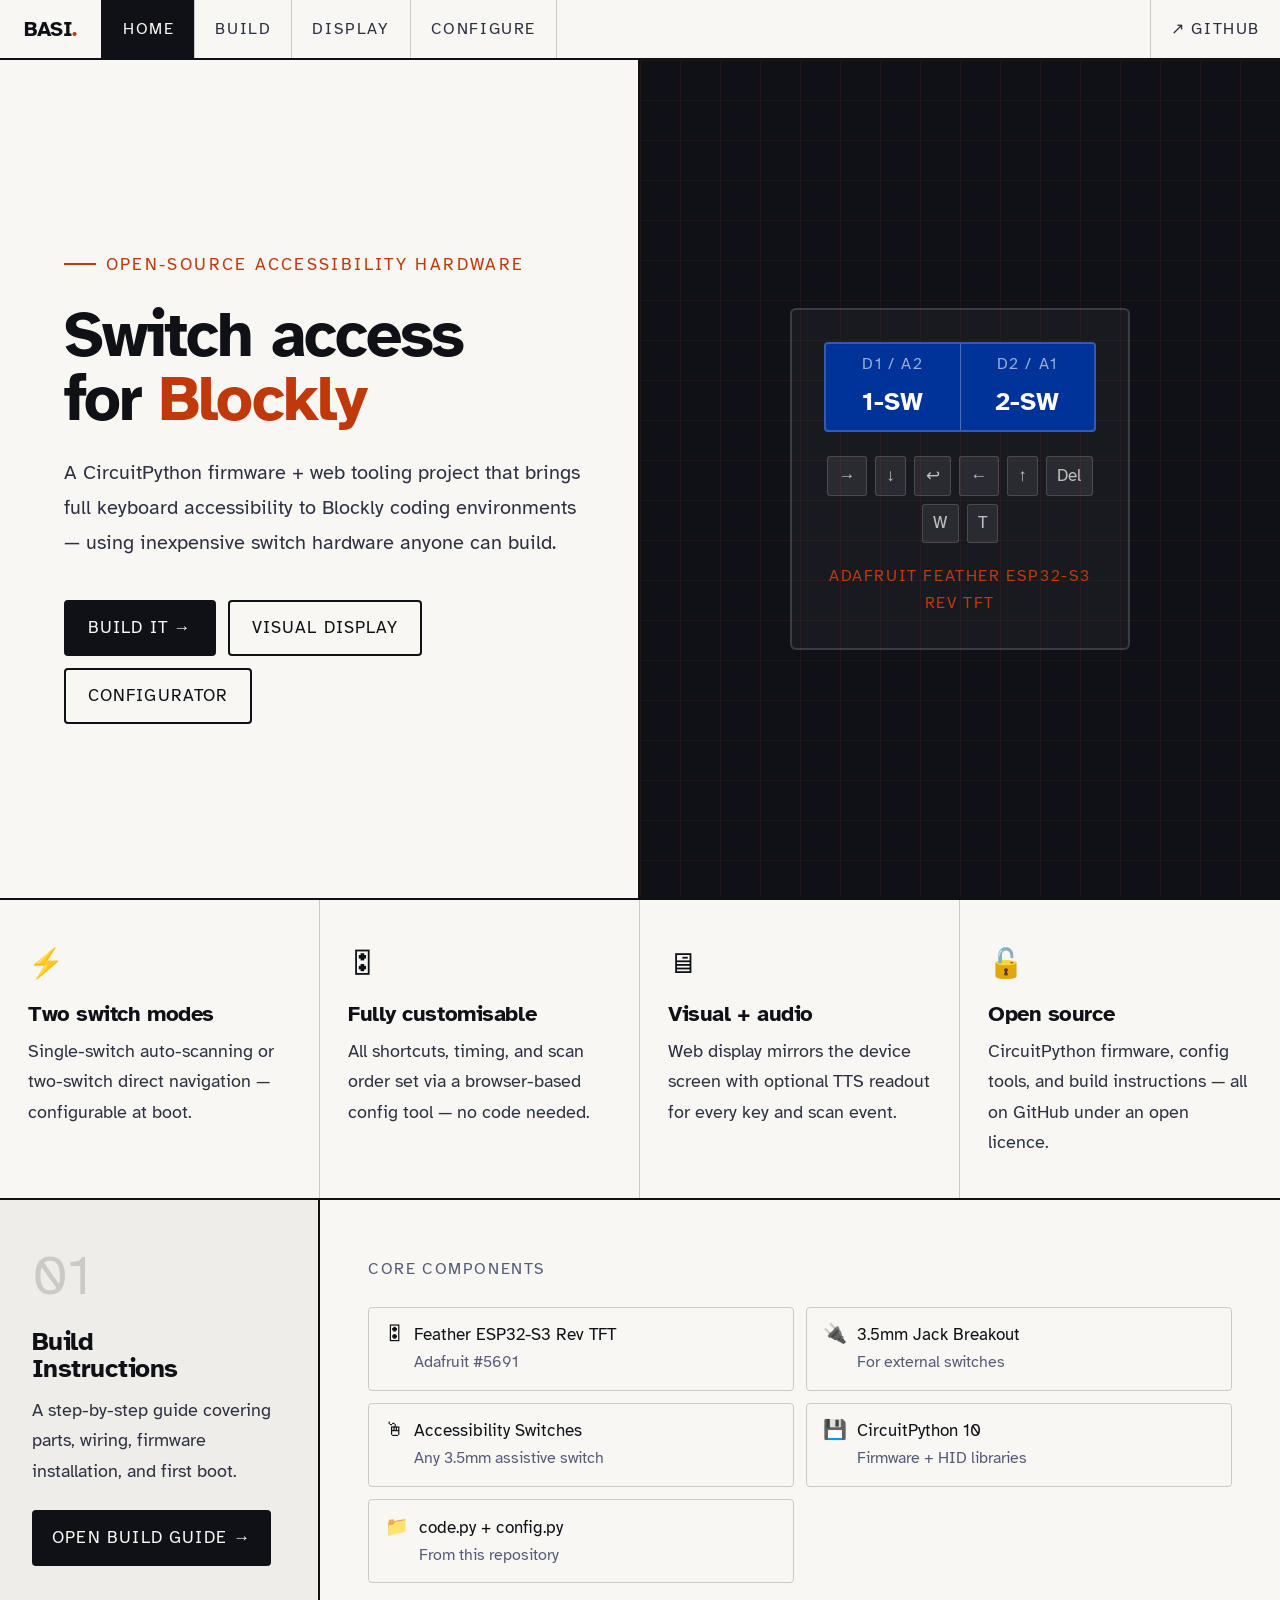
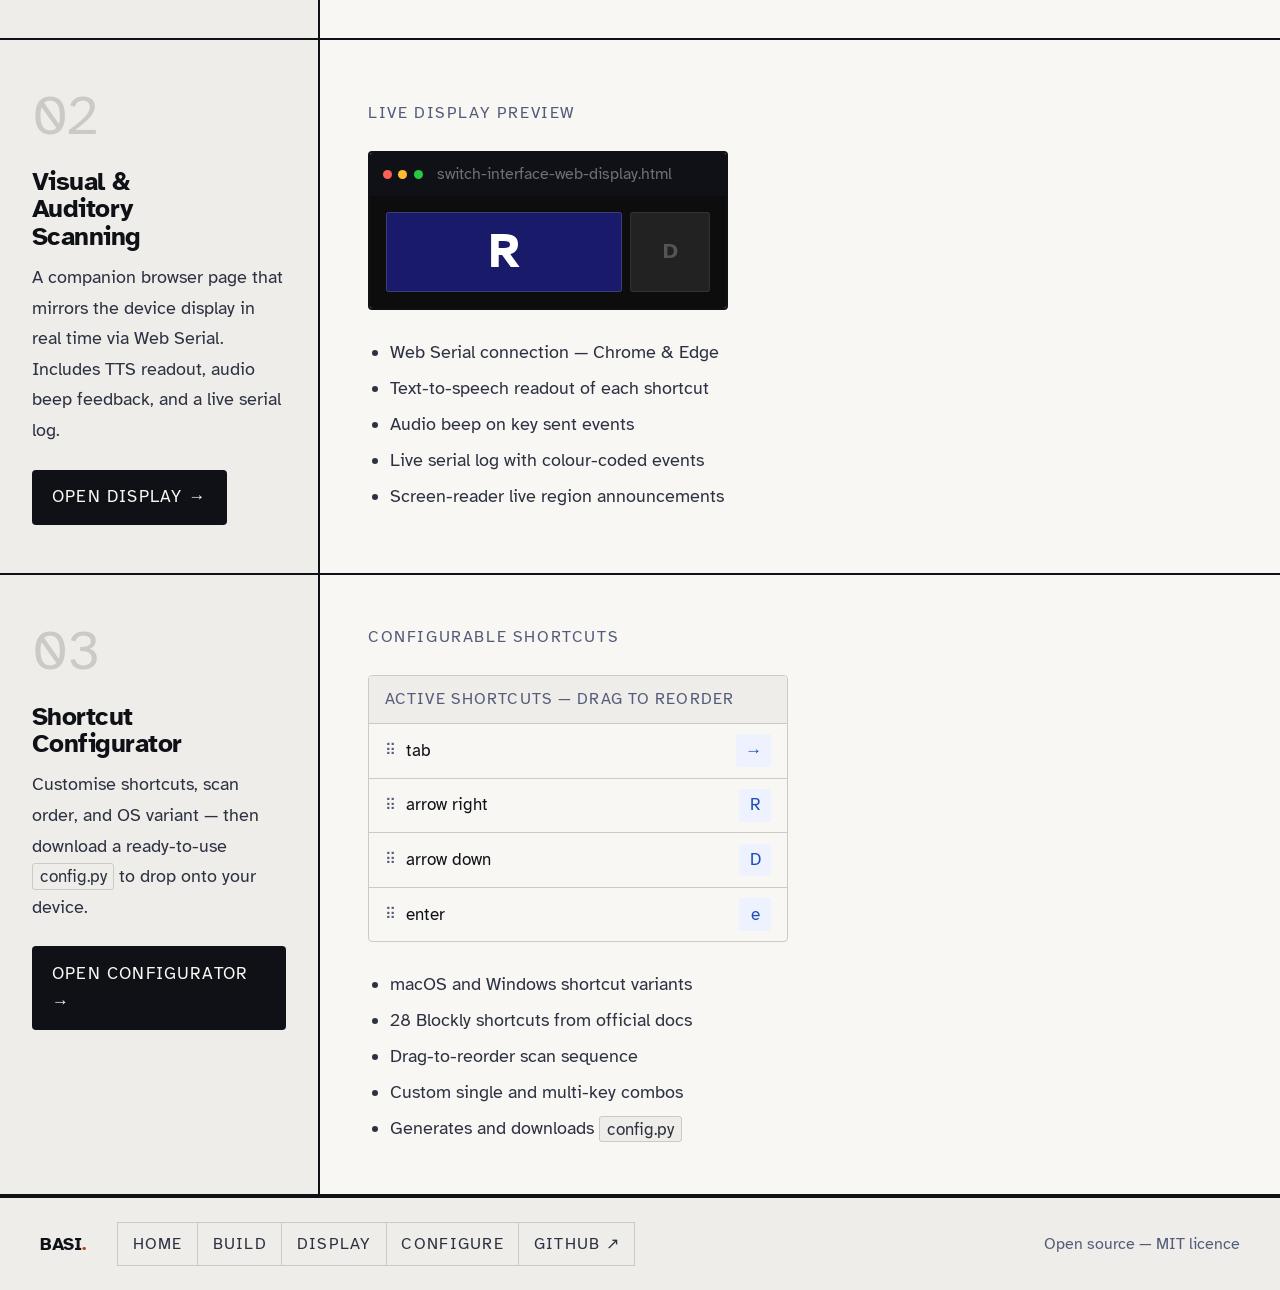
==== docs/index.html @ 3f0660c1 "Submenus Added the ability to add and customize submenus through the configurator. Updated the websi" ====
<!DOCTYPE html>
<html lang="en">
<head>
<meta charset="UTF-8">
<meta name="viewport" content="width=device-width, initial-scale=1.0">
<title>Blockly Accessible Switch Interface (BASI)</title>
<link rel="icon" href="data:image/svg+xml,<svg xmlns='http://www.w3.org/2000/svg' viewBox='0 0 100 100'><text y='.9em' font-size='90'>🖲️</text></svg>">
<meta name="description" content="Open-source hardware and software bringing keyboard accessibility to Blockly via customisable switch interfaces on Adafruit Feather ESP32-S3.">
<link rel="preconnect" href="https://fonts.googleapis.com">
<link rel="stylesheet" href="basi-shared.css">
<style>
/* ── HERO ──────────────────────────────────────────────────── */
.hero {
  display: grid;
  grid-template-columns: 1fr 1fr;
  min-height: calc(100vh - var(--nav-h));
  border-bottom: 2px solid var(--ink);
}
.hero-text {
  padding: 5rem 3rem 4rem 4rem;
  display: flex;
  flex-direction: column;
  justify-content: center;
  border-right: 2px solid var(--ink);
}
.hero-eyebrow {
  font-family: var(--ff-mono);
  font-size: var(--text-sm);
  letter-spacing: 0.14em;
  text-transform: uppercase;
  color: var(--accent);
  margin-bottom: 1.5rem;
  display: flex;
  align-items: center;
  gap: 0.6rem;
}
.hero-eyebrow::before {
  content: '';
  display: block;
  width: 2rem;
  height: 2px;
  background: var(--accent);
  flex-shrink: 0;
}
.hero-title {
  font-family: var(--ff-head);
  font-weight: 800;
  font-size: clamp(2.6rem, 5vw, 4.4rem);
  line-height: 1.0;
  letter-spacing: -0.03em;
  color: var(--ink);
  margin-bottom: 1.5rem;
}
.hero-title em { font-style: normal; color: var(--accent); }
.hero-desc {
  font-size: var(--text-lg);
  color: var(--ink2);
  line-height: 1.75;
  max-width: 44ch;
  margin-bottom: 2.5rem;
}
.hero-cta { display: flex; gap: 0.75rem; flex-wrap: wrap; }

.hero-visual {
  background: var(--ink);
  display: flex;
  flex-direction: column;
  align-items: center;
  justify-content: center;
  padding: 3rem;
  position: relative;
  overflow: hidden;
}
.hero-visual::before {
  content: '';
  position: absolute;
  inset: 0;
  background-image:
    linear-gradient(rgba(192,57,10,0.09) 1px, transparent 1px),
    linear-gradient(90deg, rgba(192,57,10,0.09) 1px, transparent 1px);
  background-size: 40px 40px;
}
.device-card {
  position: relative;
  z-index: 1;
  border: 2px solid rgba(255,255,255,0.15);
  border-radius: 6px;
  padding: 2rem;
  background: rgba(255,255,255,0.04);
  width: 100%;
  max-width: 340px;
}
.device-screen {
  background: #003399;
  border: 2px solid rgba(255,255,255,0.2);
  border-radius: 4px;
  height: 90px;
  display: grid;
  grid-template-columns: 1fr 1px 1fr;
  overflow: hidden;
  margin-bottom: 1.5rem;
}
.device-screen-half {
  display: flex;
  flex-direction: column;
  align-items: center;
  justify-content: center;
  gap: 0.2rem;
}
.device-screen-divider { background: rgba(255,255,255,0.3); }
.device-screen-label {
  font-family: var(--ff-mono);
  font-size: var(--text-xs);
  letter-spacing: 0.1em;
  color: rgba(255,255,255,0.6);
  text-transform: uppercase;
}
.device-screen-key {
  font-family: var(--ff-head);
  font-weight: 800;
  font-size: 1.6rem;
  color: #fff;
}
.device-keys {
  display: flex;
  gap: 0.5rem;
  justify-content: center;
  flex-wrap: wrap;
}
.device-key {
  font-family: var(--ff-mono);
  font-size: var(--text-sm);
  padding: 0.3rem 0.65rem;
  background: rgba(255,255,255,0.08);
  border: 1px solid rgba(255,255,255,0.15);
  border-radius: 3px;
  color: rgba(255,255,255,0.7);
}
.device-tag {
  margin-top: 1.25rem;
  font-family: var(--ff-mono);
  font-size: var(--text-xs);
  color: var(--accent);
  letter-spacing: 0.1em;
  text-transform: uppercase;
  text-align: center;
}

/* ── FEATURES STRIP ─────────────────────────────────────────── */
.features-strip {
  display: grid;
  grid-template-columns: repeat(4, 1fr);
  border-bottom: 2px solid var(--ink);
}
.feature-cell {
  padding: 2.5rem 1.75rem;
  border-right: 1px solid var(--rule);
}
.feature-cell:last-child { border-right: none; }
.feature-icon {
  font-size: 1.8rem;
  margin-bottom: 0.9rem;
  display: block;
}
.feature-title {
  font-family: var(--ff-head);
  font-weight: 700;
  font-size: var(--text-xl);
  margin-bottom: 0.6rem;
}
.feature-desc {
  font-size: var(--text-base);
  color: var(--ink2);
  line-height: 1.7;
}

/* ── PAGE SECTIONS ───────────────────────────────────────────── */
.page-section {
  display: grid;
  grid-template-columns: 320px 1fr;
  border-bottom: 2px solid var(--ink);
  min-height: 440px;
}
.page-section-sidebar {
  border-right: 2px solid var(--ink);
  padding: 3rem 2rem;
  background: var(--tag-bg);
  display: flex;
  flex-direction: column;
  justify-content: space-between;
}
.page-section-num {
  font-family: var(--ff-mono);
  font-size: 3.5rem;
  font-weight: 400;
  line-height: 1;
  color: var(--rule);
  margin-bottom: 1.5rem;
}
.page-section-name {
  font-family: var(--ff-head);
  font-weight: 800;
  font-size: var(--text-2xl);
  line-height: 1.05;
  letter-spacing: -0.02em;
  color: var(--ink);
  margin-bottom: 0.75rem;
}
.page-section-desc {
  font-size: var(--text-base);
  color: var(--ink2);
  line-height: 1.7;
  margin-bottom: 1.5rem;
}
.page-section-link {
  font-family: var(--ff-mono);
  font-size: var(--text-sm);
  letter-spacing: 0.07em;
  text-transform: uppercase;
  color: var(--surface);
  background: var(--ink);
  text-decoration: none;
  padding: 0.85rem 1.25rem;
  display: inline-flex;
  align-items: center;
  min-height: 48px;
  transition: background var(--trans);
  align-self: flex-start;
  border-radius: var(--radius);
}
.page-section-link:hover { background: var(--accent); color: #fff; }
.page-section-content {
  padding: 3rem;
  display: flex;
  flex-direction: column;
  justify-content: center;
  gap: 1.5rem;
}

/* ── PARTS GRID ─────────────────────────────────────────────── */
.parts-grid { display: grid; grid-template-columns: repeat(2,1fr); gap: 0.75rem; }
.part-chip {
  border: 1.5px solid var(--rule);
  border-radius: 4px;
  padding: 0.9rem 1rem;
  display: flex;
  align-items: flex-start;
  gap: 0.6rem;
  background: var(--surface);
}
.part-chip-icon  { font-size: 1.2rem; flex-shrink: 0; line-height: 1.3; }
.part-chip-name  { font-family: var(--ff-mono); font-size: var(--text-sm); line-height: 1.5; }
.part-chip-sub   { font-size: var(--text-xs); color: var(--ink3); display: block; margin-top: 0.1rem; }

/* ── DISPLAY PREVIEW ─────────────────────────────────────────── */
.display-preview  { border: 2px solid var(--ink); border-radius: 4px; overflow: hidden; max-width: 360px; }
.display-preview-bar {
  background: var(--ink);
  padding: 0.5rem 0.8rem;
  display: flex;
  align-items: center;
  gap: 0.4rem;
}
.dp-dot { width: 9px; height: 9px; border-radius: 50%; }
.display-preview-body {
  background: #0d0d0d;
  padding: 1rem;
  display: flex;
  align-items: center;
  gap: 0.5rem;
}
.dp-key-main {
  flex: 3;
  background: #1a1a6a;
  border: 1px solid rgba(255,255,255,0.15);
  border-radius: 3px;
  height: 80px;
  display: flex;
  align-items: center;
  justify-content: center;
  font-family: var(--ff-head);
  font-weight: 800;
  font-size: 3rem;
  color: #fff;
}
.dp-key-next {
  flex: 1;
  background: #222;
  border: 1px solid rgba(255,255,255,0.08);
  border-radius: 3px;
  height: 80px;
  display: flex;
  align-items: center;
  justify-content: center;
  font-family: var(--ff-head);
  font-weight: 800;
  font-size: 1.4rem;
  color: #555;
}

/* ── CONFIG PREVIEW ─────────────────────────────────────────── */
.config-preview {
  background: var(--surface);
  border: 1.5px solid var(--rule);
  border-radius: 4px;
  overflow: hidden;
  max-width: 420px;
}
.config-preview-header {
  background: var(--tag-bg);
  padding: 0.65rem 1rem;
  font-family: var(--ff-mono);
  font-size: var(--text-xs);
  color: var(--ink3);
  letter-spacing: 0.07em;
  text-transform: uppercase;
  border-bottom: 1px solid var(--rule);
}
.config-row {
  display: flex;
  align-items: center;
  gap: 0.6rem;
  padding: 0.65rem 1rem;
  border-bottom: 1px solid var(--rule);
}
.config-row:last-child { border-bottom: none; }
.config-drag { color: var(--ink3); font-size: 0.95rem; }
.config-key  { font-family: var(--ff-mono); font-size: var(--text-sm); flex: 1; }
.config-sym  {
  font-family: var(--ff-mono);
  font-size: var(--text-sm);
  color: var(--accent2);
  background: #eef2ff;
  padding: 0.15rem 0.55rem;
  border-radius: 2px;
  min-width: 32px;
  text-align: center;
}

.section-label {
  font-family: var(--ff-mono);
  font-size: var(--text-xs);
  letter-spacing: 0.1em;
  text-transform: uppercase;
  color: var(--ink3);
}

/* ── RESPONSIVE ─────────────────────────────────────────────── */
@media (max-width: 960px) {
  .hero { grid-template-columns: 1fr; min-height: auto; }
  .hero-text { border-right: none; border-bottom: 2px solid var(--ink); padding: 3rem 1.5rem; }
  .hero-visual { padding: 2.5rem 1.5rem; }
  .features-strip { grid-template-columns: 1fr 1fr; }
  .feature-cell:nth-child(2) { border-right: none; }
  .feature-cell:nth-child(3),
  .feature-cell:nth-child(4) { border-top: 1px solid var(--rule); }
  .feature-cell:nth-child(4) { border-right: none; }
  .page-section { grid-template-columns: 1fr; }
  .page-section-sidebar { border-right: none; border-bottom: 2px solid var(--ink); }
  .page-section-content { padding: 2rem 1.5rem; }
}
@media (max-width: 560px) {
  .features-strip { grid-template-columns: 1fr; }
  .feature-cell { border-right: none; border-bottom: 1px solid var(--rule); }
  .parts-grid { grid-template-columns: 1fr; }
}
</style>
</head>
<body>
<a href="#main-content" class="skip-link">Skip to main content</a>

<header role="banner">
  <nav class="site-nav" aria-label="Site navigation">
    <a href="index.html" class="nav-logo" aria-label="Blockly Accessible Switch Interface – home">BASI<span>.</span></a>
    <ul class="nav-links" role="list">
      <li><a href="index.html" aria-current="page">Home</a></li>
      <li><a href="build.html">Build</a></li>
      <li><a href="switch-interface-web-display.html">Display</a></li>
      <li><a href="blockly_shortcut_configurator.html">Configure</a></li>
    </ul>
    <a href="https://github.com/loretod/blockly_accessible_switch_interface"
       class="nav-gh" target="_blank" rel="noopener"
       aria-label="View source on GitHub (opens in new tab)">↗ GitHub</a>
  </nav>
</header>

<main id="main-content">

  <!-- HERO -->
  <section class="hero" aria-labelledby="hero-heading">
    <div class="hero-text">
      <p class="hero-eyebrow" aria-hidden="true">Open-source accessibility hardware</p>
      <h1 class="hero-title" id="hero-heading">Switch access<br>for <em>Blockly</em></h1>
      <p class="hero-desc">
        A CircuitPython firmware + web tooling project that brings full keyboard
        accessibility to Blockly coding environments — using inexpensive switch
        hardware anyone can build.
      </p>
      <nav class="hero-cta" aria-label="Quick navigation">
        <a href="build.html" class="btn btn-primary">Build it →</a>
        <a href="switch-interface-web-display.html" class="btn">Visual Display</a>
        <a href="blockly_shortcut_configurator.html" class="btn">Configurator</a>
      </nav>
    </div>
    <div class="hero-visual" role="img" aria-label="Illustration of the device TFT mode-select screen showing single-switch and two-switch mode options with example shortcut keys">
      <div class="device-card">
        <div class="device-screen" role="presentation">
          <div class="device-screen-half">
            <div class="device-screen-label">D1 / A2</div>
            <div class="device-screen-key">1-SW</div>
          </div>
          <div class="device-screen-divider"></div>
          <div class="device-screen-half">
            <div class="device-screen-label">D2 / A1</div>
            <div class="device-screen-key">2-SW</div>
          </div>
        </div>
        <div class="device-keys" role="list" aria-label="Example shortcut keys">
          <span class="device-key" role="listitem">→</span>
          <span class="device-key" role="listitem">↓</span>
          <span class="device-key" role="listitem">↩</span>
          <span class="device-key" role="listitem">←</span>
          <span class="device-key" role="listitem">↑</span>
          <span class="device-key" role="listitem">Del</span>
          <span class="device-key" role="listitem">W</span>
          <span class="device-key" role="listitem">T</span>
        </div>
        <div class="device-tag">Adafruit Feather ESP32-S3 Rev TFT</div>
      </div>
    </div>
  </section>

  <!-- FEATURES -->
  <section aria-label="Project features" class="features-strip">
    <article class="feature-cell">
      <span class="feature-icon" aria-hidden="true">⚡</span>
      <h2 class="feature-title">Two switch modes</h2>
      <p class="feature-desc">Single-switch auto-scanning or two-switch direct navigation — configurable at boot.</p>
    </article>
    <article class="feature-cell">
      <span class="feature-icon" aria-hidden="true">🎛</span>
      <h2 class="feature-title">Fully customisable</h2>
      <p class="feature-desc">All shortcuts, timing, and scan order set via a browser-based config tool — no code needed.</p>
    </article>
    <article class="feature-cell">
      <span class="feature-icon" aria-hidden="true">🖥</span>
      <h2 class="feature-title">Visual + audio</h2>
      <p class="feature-desc">Web display mirrors the device screen with optional TTS readout for every key and scan event.</p>
    </article>
    <article class="feature-cell">
      <span class="feature-icon" aria-hidden="true">🔓</span>
      <h2 class="feature-title">Open source</h2>
      <p class="feature-desc">CircuitPython firmware, config tools, and build instructions — all on GitHub under an open licence.</p>
    </article>
  </section>

  <!-- BUILD -->
  <section class="page-section" aria-labelledby="build-heading" id="section-build">
    <div class="page-section-sidebar">
      <div>
        <div class="page-section-num" aria-hidden="true">01</div>
        <h2 class="page-section-name" id="build-heading">Build<br>Instructions</h2>
        <p class="page-section-desc">A step-by-step guide covering parts, wiring, firmware installation, and first boot.</p>
        <a href="build.html" class="page-section-link" aria-label="Go to build instructions page">Open build guide →</a>
      </div>
    </div>
    <div class="page-section-content" aria-label="Parts overview">
      <p class="section-label">Core components</p>
      <div class="parts-grid" role="list">
        <div class="part-chip" role="listitem">
          <span class="part-chip-icon" aria-hidden="true">🎛</span>
          <div><div class="part-chip-name">Feather ESP32-S3 Rev TFT</div><span class="part-chip-sub">Adafruit #5691</span></div>
        </div>
        <div class="part-chip" role="listitem">
          <span class="part-chip-icon" aria-hidden="true">🔌</span>
          <div><div class="part-chip-name">3.5mm Jack Breakout</div><span class="part-chip-sub">For external switches</span></div>
        </div>
        <div class="part-chip" role="listitem">
          <span class="part-chip-icon" aria-hidden="true">🖱</span>
          <div><div class="part-chip-name">Accessibility Switches</div><span class="part-chip-sub">Any 3.5mm assistive switch</span></div>
        </div>
        <div class="part-chip" role="listitem">
          <span class="part-chip-icon" aria-hidden="true">💾</span>
          <div><div class="part-chip-name">CircuitPython 10</div><span class="part-chip-sub">Firmware + HID libraries</span></div>
        </div>
        <div class="part-chip" role="listitem">
          <span class="part-chip-icon" aria-hidden="true">📁</span>
          <div><div class="part-chip-name">code.py + config.py</div><span class="part-chip-sub">From this repository</span></div>
        </div>
      </div>
    </div>
  </section>

  <!-- DISPLAY -->
  <section class="page-section" aria-labelledby="display-heading" id="section-display">
    <div class="page-section-sidebar">
      <div>
        <div class="page-section-num" aria-hidden="true">02</div>
        <h2 class="page-section-name" id="display-heading">Visual &amp;<br>Auditory<br>Scanning</h2>
        <p class="page-section-desc">A companion browser page that mirrors the device display in real time via Web Serial. Includes TTS readout, audio beep feedback, and a live serial log.</p>
        <a href="switch-interface-web-display.html" class="page-section-link" aria-label="Open the visual and auditory scanning display page">Open display →</a>
      </div>
    </div>
    <div class="page-section-content" aria-label="Display tool preview">
      <p class="section-label">Live display preview</p>
      <div class="display-preview" role="img" aria-label="Preview showing current key R large on the left and next key D smaller on the right">
        <div class="display-preview-bar" aria-hidden="true">
          <div class="dp-dot" style="background:#ff5f57"></div>
          <div class="dp-dot" style="background:#febc2e"></div>
          <div class="dp-dot" style="background:#28c840"></div>
          <span style="font-family:var(--ff-mono);font-size:var(--text-xs);color:rgba(255,255,255,0.4);margin-left:0.5rem">switch-interface-web-display.html</span>
        </div>
        <div class="display-preview-body" aria-hidden="true">
          <div class="dp-key-main">R</div>
          <div class="dp-key-next">D</div>
        </div>
      </div>
      <ul style="font-size:var(--text-base);color:var(--ink2);line-height:2;padding-left:1.4rem" aria-label="Display features">
        <li>Web Serial connection — Chrome &amp; Edge</li>
        <li>Text-to-speech readout of each shortcut</li>
        <li>Audio beep on key sent events</li>
        <li>Live serial log with colour-coded events</li>
        <li>Screen-reader live region announcements</li>
      </ul>
    </div>
  </section>

  <!-- CONFIGURATOR -->
  <section class="page-section" aria-labelledby="config-heading" id="section-config">
    <div class="page-section-sidebar">
      <div>
        <div class="page-section-num" aria-hidden="true">03</div>
        <h2 class="page-section-name" id="config-heading">Shortcut<br>Configurator</h2>
        <p class="page-section-desc">Customise shortcuts, scan order, and OS variant — then download a ready-to-use <code>config.py</code> to drop onto your device.</p>
        <a href="blockly_shortcut_configurator.html" class="page-section-link" aria-label="Open the shortcut configurator tool">Open configurator →</a>
      </div>
    </div>
    <div class="page-section-content" aria-label="Configurator tool preview">
      <p class="section-label">Configurable shortcuts</p>
      <div class="config-preview" role="img" aria-label="Preview of the shortcut configurator showing a draggable list of shortcut keys">
        <div class="config-preview-header">Active shortcuts — drag to reorder</div>
        <div class="config-row" aria-hidden="true"><span class="config-drag">⠿</span><span class="config-key">tab</span><span class="config-sym">→</span></div>
        <div class="config-row" aria-hidden="true"><span class="config-drag">⠿</span><span class="config-key">arrow right</span><span class="config-sym">R</span></div>
        <div class="config-row" aria-hidden="true"><span class="config-drag">⠿</span><span class="config-key">arrow down</span><span class="config-sym">D</span></div>
        <div class="config-row" aria-hidden="true"><span class="config-drag">⠿</span><span class="config-key">enter</span><span class="config-sym">e</span></div>
      </div>
      <ul style="font-size:var(--text-base);color:var(--ink2);line-height:2;padding-left:1.4rem" aria-label="Configurator features">
        <li>macOS and Windows shortcut variants</li>
        <li>28 Blockly shortcuts from official docs</li>
        <li>Drag-to-reorder scan sequence</li>
        <li>Custom single and multi-key combos</li>
        <li>Generates and downloads <code>config.py</code></li>
      </ul>
    </div>
  </section>

</main>

<footer class="site-footer" role="contentinfo">
  <div class="footer-brand">BASI<span>.</span></div>
  <nav aria-label="Footer navigation">
    <ul class="footer-links" role="list">
      <li><a href="index.html">Home</a></li>
      <li><a href="build.html">Build</a></li>
      <li><a href="switch-interface-web-display.html">Display</a></li>
      <li><a href="blockly_shortcut_configurator.html">Configure</a></li>
      <li><a href="https://github.com/loretod/blockly_accessible_switch_interface" target="_blank" rel="noopener" aria-label="GitHub repository (opens in new tab)">GitHub ↗</a></li>
    </ul>
  </nav>
  <p class="footer-copy">Open source — MIT licence</p>
</footer>
</body>
</html>
---- docs/basi-shared.css ----
/* ============================================================
   basi-shared.css — Blockly Accessible Switch Interface
   Unified stylesheet · WCAG 2.1 AA/AAA compliant
   ============================================================ */

/* ── GOOGLE FONTS ──────────────────────────────────────────── */
@import url('https://fonts.googleapis.com/css2?family=Atkinson+Hyperlegible:ital,wght@0,400;0,700;1,400;1,700&display=swap');

/* ── DESIGN TOKENS ─────────────────────────────────────────── */
:root {
  /* Palette — high-contrast, WCAG AA minimum 4.5:1 on bg */
  --ink:        #0f1117;   /* near-black text, 18:1 on --surface */
  --ink2:       #2d3142;   /* secondary text, 9:1 on --surface    */
  --ink3:       #555c7a;   /* tertiary / meta, 5.5:1 on --surface */
  --accent:     #c0390a;   /* primary action — 5.2:1 on white      */
  --accent2:    #1d4db5;   /* link / secondary — 6.3:1 on white    */
  --surface:    #f8f7f4;   /* page background                      */
  --tag-bg:     #eeede9;   /* sidebar / code block background      */
  --rule:       #cccac4;   /* dividers                             */
  --focus:      #1d4db5;   /* keyboard focus ring                  */
  --green:      #1a6b35;   /* success — 5.1:1                      */
  --red:        #b02020;   /* error   — 5.3:1                      */

  /* Typography scale — min 18px body per WCAG 1.4.4 */
  --ff-head:  "Atkinson Hyperlegible", Arial, sans-serif;
  --ff-mono:  "Atkinson Hyperlegible", Arial, sans-serif;

  --text-xs:   1rem;       /* 16px — minimum for non-body text     */
  --text-sm:   1.0625rem;  /* 17px                                  */
  --text-base: 1.125rem;   /* 18px — body minimum                   */
  --text-md:   1.1875rem;  /* 19px                                  */
  --text-lg:   1.25rem;    /* 20px                                  */
  --text-xl:   1.375rem;   /* 22px                                  */
  --text-2xl:  1.625rem;   /* 26px                                  */
  --text-3xl:  2rem;       /* 32px                                  */

  /* Layout */
  --nav-h:     60px;
  --radius:    4px;
  --max-w:     1200px;

  /* Spacing */
  --gap-sm:    0.75rem;
  --gap-md:    1.5rem;
  --gap-lg:    3rem;

  /* Transitions */
  --trans:     0.15s ease;
}

/* ── RESET ─────────────────────────────────────────────────── */
*, *::before, *::after {
  box-sizing: border-box;
  margin: 0;
  padding: 0;
}

/* ── BASE ───────────────────────────────────────────────────── */
html {
  scroll-behavior: smooth;
  font-size: 100%;          /* honour browser text-size preference */
}

body {
  font-family: var(--ff-head);
  font-size: var(--text-base);
  line-height: 1.65;
  color: var(--ink);
  background: var(--surface);
  -webkit-font-smoothing: antialiased;
}

/* ── SKIP LINK ─────────────────────────────────────────────── */
.skip-link {
  position: absolute;
  top: -100%;
  left: 1rem;
  z-index: 9999;
  background: var(--accent);
  color: #fff;
  font-family: var(--ff-mono);
  font-size: var(--text-base);
  font-weight: 500;
  padding: 0.6rem 1.2rem;
  text-decoration: none;
  border-radius: 0 0 var(--radius) var(--radius);
  transition: top var(--trans);
  letter-spacing: 0.04em;
}
.skip-link:focus {
  top: 0;
  outline: 3px solid var(--focus);
  outline-offset: 2px;
}

/* ── FOCUS RING (global) ───────────────────────────────────── */
:focus-visible {
  outline: 3px solid var(--focus);
  outline-offset: 3px;
  border-radius: 2px;
}
:focus:not(:focus-visible) {
  outline: none;
}

/* ── TYPOGRAPHY ─────────────────────────────────────────────── */
h1, h2, h3, h4 {
  font-family: var(--ff-head);
  font-weight: 800;
  line-height: 1.1;
  letter-spacing: -0.02em;
  color: var(--ink);
}

p { line-height: 1.75; }

a {
  color: var(--accent2);
  text-decoration: underline;
  text-underline-offset: 3px;
  text-decoration-thickness: 1px;
  transition: color var(--trans), text-decoration-color var(--trans);
}
a:hover {
  color: var(--accent);
  text-decoration-color: var(--accent);
}

code, kbd, pre {
  font-family: var(--ff-mono);
  font-size: 0.92em;
}
code {
  background: var(--tag-bg);
  border: 1px solid var(--rule);
  border-radius: 3px;
  padding: 0.1em 0.4em;
  color: var(--ink2);
}
kbd {
  background: var(--tag-bg);
  border: 1px solid var(--rule);
  border-bottom-width: 2px;
  border-radius: 4px;
  padding: 0.1em 0.45em;
  font-size: 0.85em;
  color: var(--ink2);
  white-space: nowrap;
}

/* ── BUTTONS ────────────────────────────────────────────────── */
.btn {
  display: inline-flex;
  align-items: center;
  justify-content: center;
  gap: 0.4rem;
  font-family: var(--ff-mono);
  font-size: var(--text-sm);
  font-weight: 500;
  letter-spacing: 0.06em;
  text-transform: uppercase;
  text-decoration: none;
  padding: 0.75rem 1.4rem;
  border: 2px solid var(--ink);
  background: var(--surface);
  color: var(--ink);
  cursor: pointer;
  transition: background var(--trans), color var(--trans), border-color var(--trans);
  border-radius: var(--radius);
  min-height: 48px;         /* WCAG 2.5.5 target size */
  min-width: 48px;
}
.btn:hover, .btn:focus-visible {
  background: var(--ink);
  color: var(--surface);
  text-decoration: none;
}
.btn-primary {
  background: var(--ink);
  color: var(--surface);
  border-color: var(--ink);
}
.btn-primary:hover, .btn-primary:focus-visible {
  background: var(--accent);
  border-color: var(--accent);
  color: #fff;
}

/* ── CALLOUTS ───────────────────────────────────────────────── */
.callout {
  display: flex;
  align-items: flex-start;
  gap: 0.8rem;
  padding: 0.9rem 1.1rem;
  border-radius: var(--radius);
  font-size: var(--text-sm);
  line-height: 1.65;
  margin: 1.1rem 0;
  border-left: 4px solid;
}
.callout-icon {
  font-size: 1.1rem;
  line-height: 1.4;
  flex-shrink: 0;
  font-style: normal;
}
.callout.info    { background: #e8edf8; border-color: var(--accent2); color: var(--ink2); }
.callout.warn    { background: #fdf3e7; border-color: #b06a00;        color: #5a3500;    }
.callout.success { background: #e6f4ec; border-color: var(--green);   color: #0f3d1e;    }

/* ── PAGE HEADER ────────────────────────────────────────────── */
.page-header {
  padding: 3rem 4rem 2.75rem;
  border-bottom: 2px solid var(--ink);
  display: flex;
  align-items: flex-end;
  justify-content: space-between;
  gap: 2rem;
  flex-wrap: wrap;
}
.page-header-label {
  font-family: var(--ff-mono);
  font-size: var(--text-xs);
  letter-spacing: 0.14em;
  text-transform: uppercase;
  color: var(--accent);
  margin-bottom: 0.4rem;
}
.page-header h1 {
  font-size: clamp(2rem, 4vw, 3.2rem);
}
.page-header-desc {
  font-size: var(--text-lg);
  color: var(--ink2);
  line-height: 1.7;
  max-width: 52ch;
}

/* ── SITE NAVIGATION ────────────────────────────────────────── */
header[role="banner"] {
  position: sticky;
  top: 0;
  z-index: 100;
  background: var(--surface);
}
.site-nav {
  display: flex;
  align-items: center;
  gap: 0;
  height: var(--nav-h);
  border-bottom: 2px solid var(--ink);
}
.nav-logo {
  font-family: var(--ff-head);
  font-weight: 800;
  font-size: 1.3rem;
  letter-spacing: -0.02em;
  color: var(--ink);
  text-decoration: none;
  padding: 0 1.5rem;
  height: 100%;
  display: flex;
  align-items: center;
  border-right: 2px solid var(--ink);
  flex-shrink: 0;
}
.nav-logo span  { color: var(--accent); }
.nav-logo:hover { background: var(--ink); color: var(--surface); text-decoration: none; }
.nav-logo:hover span { color: var(--accent); }

.nav-links {
  list-style: none;
  display: flex;
  height: 100%;
  flex: 1;
}
.nav-links li { height: 100%; }
.nav-links a {
  display: flex;
  align-items: center;
  height: 100%;
  padding: 0 1.25rem;
  font-family: var(--ff-mono);
  font-size: var(--text-xs);
  letter-spacing: 0.1em;
  text-transform: uppercase;
  color: var(--ink2);
  text-decoration: none;
  border-right: 1px solid var(--rule);
  transition: background var(--trans), color var(--trans);
}
.nav-links a:hover         { background: var(--tag-bg); color: var(--ink); }
.nav-links a[aria-current] { background: var(--ink); color: var(--surface); }

.nav-gh {
  margin-left: auto;
  display: flex;
  align-items: center;
  height: 100%;
  padding: 0 1.25rem;
  font-family: var(--ff-mono);
  font-size: var(--text-xs);
  letter-spacing: 0.1em;
  text-transform: uppercase;
  color: var(--ink2);
  text-decoration: none;
  border-left: 1px solid var(--rule);
  transition: background var(--trans), color var(--trans);
  flex-shrink: 0;
}
.nav-gh:hover { background: var(--ink); color: var(--surface); }

/* ── TOOL NAV BAND (display + config pages) ─────────────────── */
.tool-nav-band {
  display: flex;
  align-items: center;
  height: 52px;
  border-bottom: 2px solid var(--ink);
  background: var(--surface);
  position: sticky;
  top: 0;
  z-index: 100;
}
.tool-nav-band .nav-logo {
  font-size: 1.15rem;
  padding: 0 1.1rem;
}
.tool-nav-band .nav-links a {
  font-size: var(--text-xs);
  padding: 0 0.9rem;
}
.tool-nav-band .nav-exit-btn {
  margin-left: auto;
  display: flex;
  align-items: center;
  gap: 0.5rem;
  height: 100%;
  padding: 0 1.1rem;
  font-family: var(--ff-mono);
  font-size: var(--text-xs);
  letter-spacing: 0.08em;
  text-transform: uppercase;
  color: var(--ink2);
  text-decoration: none;
  border-left: 1px solid var(--rule);
  transition: background var(--trans), color var(--trans);
  flex-shrink: 0;
  white-space: nowrap;
}
.tool-nav-band .nav-exit-btn:hover {
  background: var(--ink);
  color: var(--surface);
}
.kbd-hint {
  font-size: 0.72em;
  opacity: 0.7;
}

/* ── NAV TOAST ──────────────────────────────────────────────── */
.nav-toast {
  position: fixed;
  top: calc(var(--nav-h) + 0.75rem);
  left: 50%;
  transform: translateX(-50%) translateY(-8px);
  background: var(--ink);
  color: #fff;
  font-family: var(--ff-mono);
  font-size: var(--text-xs);
  letter-spacing: 0.08em;
  padding: 0.55rem 1.1rem;
  border-radius: var(--radius);
  opacity: 0;
  pointer-events: none;
  transition: opacity 0.2s, transform 0.2s;
  z-index: 9998;
}
.nav-toast.visible {
  opacity: 1;
  transform: translateX(-50%) translateY(0);
}

/* ── SITE FOOTER ─────────────────────────────────────────────── */
.site-footer {
  border-top: 2px solid var(--ink);
  padding: 1.5rem 2.5rem;
  display: flex;
  align-items: center;
  gap: 2rem;
  flex-wrap: wrap;
  background: var(--tag-bg);
}
.footer-brand {
  font-family: var(--ff-head);
  font-weight: 800;
  font-size: 1.1rem;
  color: var(--ink);
  letter-spacing: -0.02em;
}
.footer-brand span { color: var(--accent); }
.footer-links {
  list-style: none;
  display: flex;
  gap: 0;
  flex-wrap: wrap;
}
.footer-links a {
  font-family: var(--ff-mono);
  font-size: var(--text-xs);
  letter-spacing: 0.08em;
  text-transform: uppercase;
  color: var(--ink2);
  text-decoration: none;
  padding: 0.3rem 0.9rem;
  border: 1px solid var(--rule);
  border-right: none;
  transition: background var(--trans), color var(--trans);
  display: block;
  min-height: 44px;
  display: flex;
  align-items: center;
}
.footer-links li:last-child a { border-right: 1px solid var(--rule); }
.footer-links a:hover { background: var(--ink); color: var(--surface); }
.footer-copy {
  font-family: var(--ff-mono);
  font-size: var(--text-xs);
  color: var(--ink3);
  margin-left: auto;
}

/* ── SR ONLY ────────────────────────────────────────────────── */
.sr-only {
  position: absolute;
  width: 1px;
  height: 1px;
  overflow: hidden;
  clip: rect(0 0 0 0);
  white-space: nowrap;
  border: 0;
}

/* ── REDUCED MOTION ─────────────────────────────────────────── */
@media (prefers-reduced-motion: reduce) {
  *, *::before, *::after {
    animation-duration: 0.01ms !important;
    animation-iteration-count: 1 !important;
    transition-duration: 0.01ms !important;
    scroll-behavior: auto !important;
  }
}

/* ── RESPONSIVE NAV ─────────────────────────────────────────── */
@media (max-width: 720px) {
  .nav-links { display: none; }
  .site-nav  { justify-content: space-between; }
  .nav-gh    { border-left: none; margin-left: 0; }
  .page-header { padding: 2rem 1.5rem; }
  .site-footer { gap: 1rem; padding: 1.25rem 1rem; }
  .footer-copy { margin-left: 0; }
}
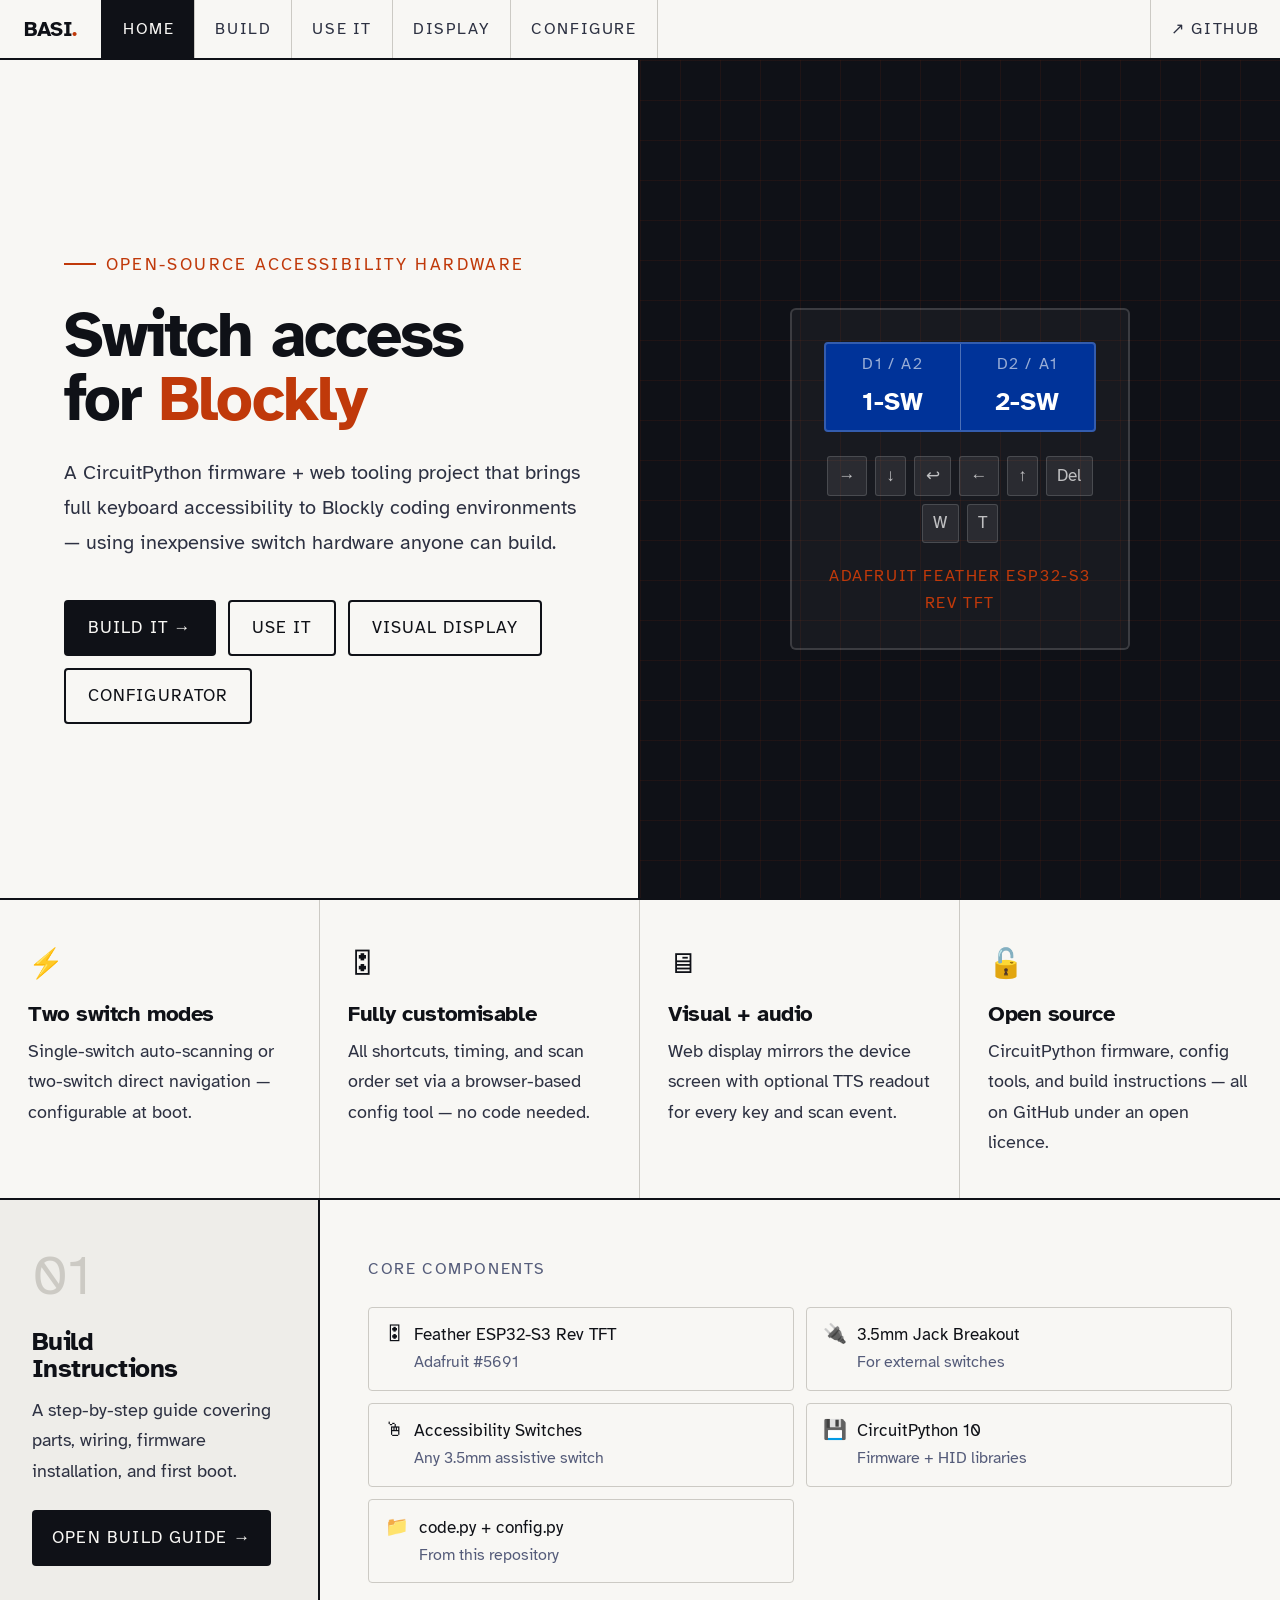
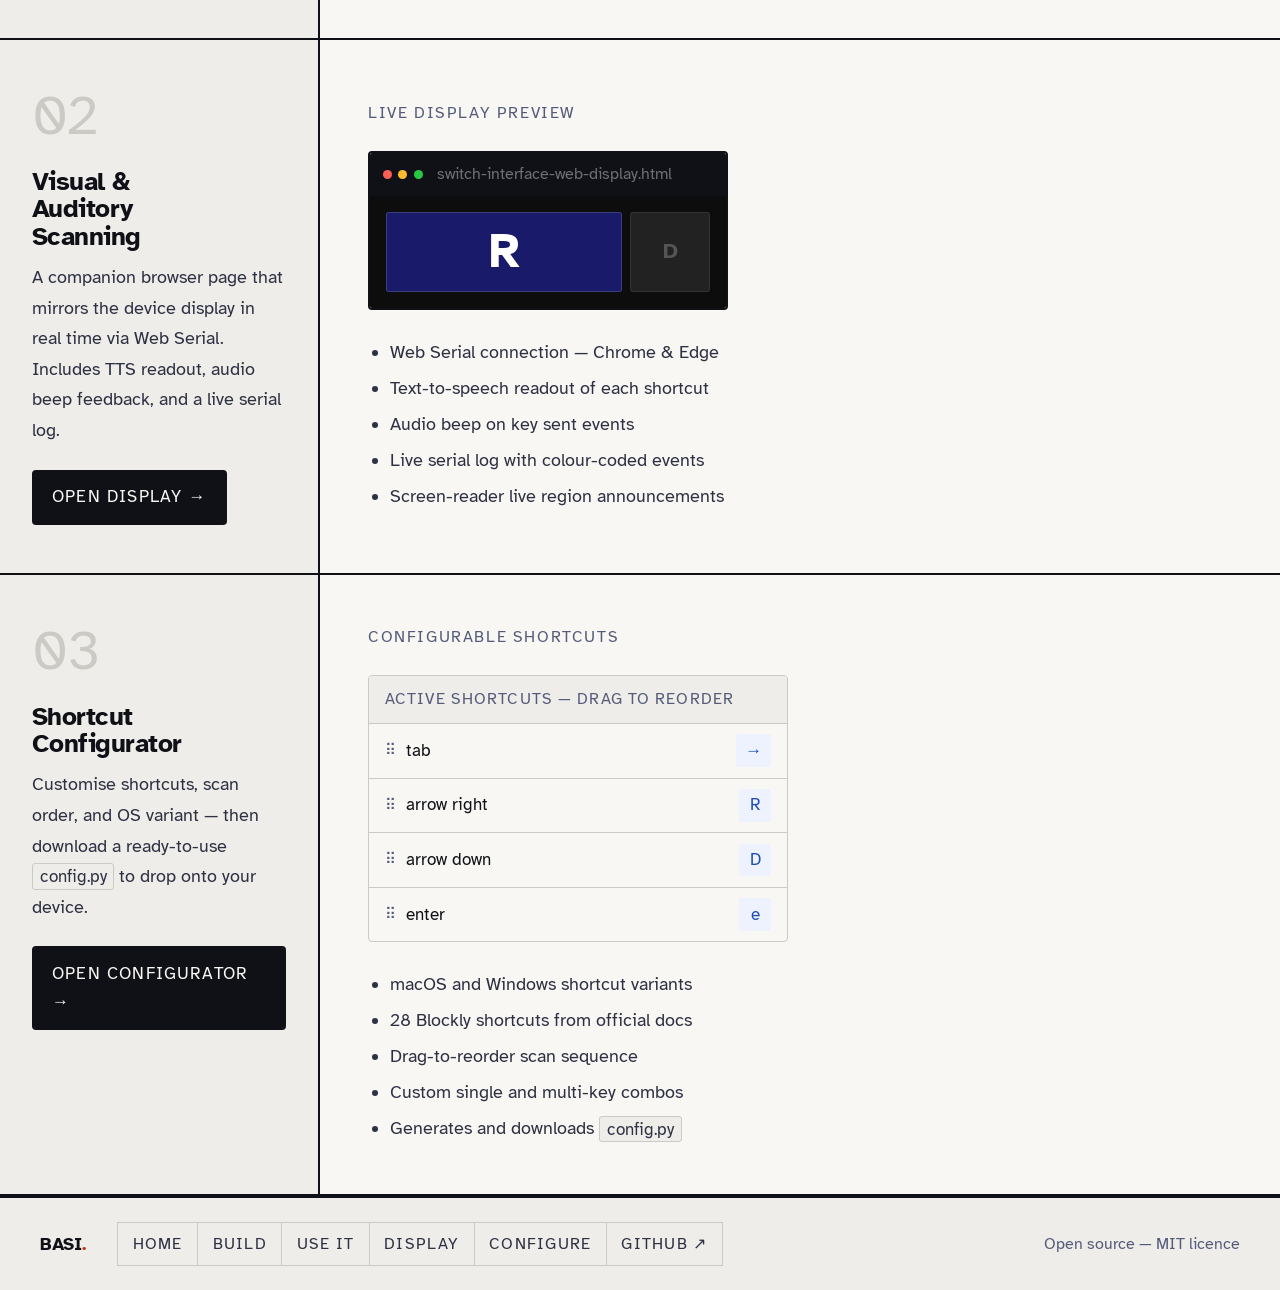
==== commit 82731880: "Create Use It Page Split build and use instructions into individual pages.  Added configurator setti" ====
--- a/docs/index.html
+++ b/docs/index.html
@@ -375,6 +375,7 @@
     <ul class="nav-links" role="list">
       <li><a href="index.html" aria-current="page">Home</a></li>
       <li><a href="build.html">Build</a></li>
+      <li><a href="use.html">Use It</a></li>
       <li><a href="switch-interface-web-display.html">Display</a></li>
       <li><a href="blockly_shortcut_configurator.html">Configure</a></li>
     </ul>
@@ -398,6 +399,7 @@
       </p>
       <nav class="hero-cta" aria-label="Quick navigation">
         <a href="build.html" class="btn btn-primary">Build it →</a>
+        <a href="use.html" class="btn">Use it</a>
         <a href="switch-interface-web-display.html" class="btn">Visual Display</a>
         <a href="blockly_shortcut_configurator.html" class="btn">Configurator</a>
       </nav>
@@ -562,6 +564,7 @@
     <ul class="footer-links" role="list">
       <li><a href="index.html">Home</a></li>
       <li><a href="build.html">Build</a></li>
+      <li><a href="use.html">Use It</a></li>
       <li><a href="switch-interface-web-display.html">Display</a></li>
       <li><a href="blockly_shortcut_configurator.html">Configure</a></li>
       <li><a href="https://github.com/loretod/blockly_accessible_switch_interface" target="_blank" rel="noopener" aria-label="GitHub repository (opens in new tab)">GitHub ↗</a></li>
